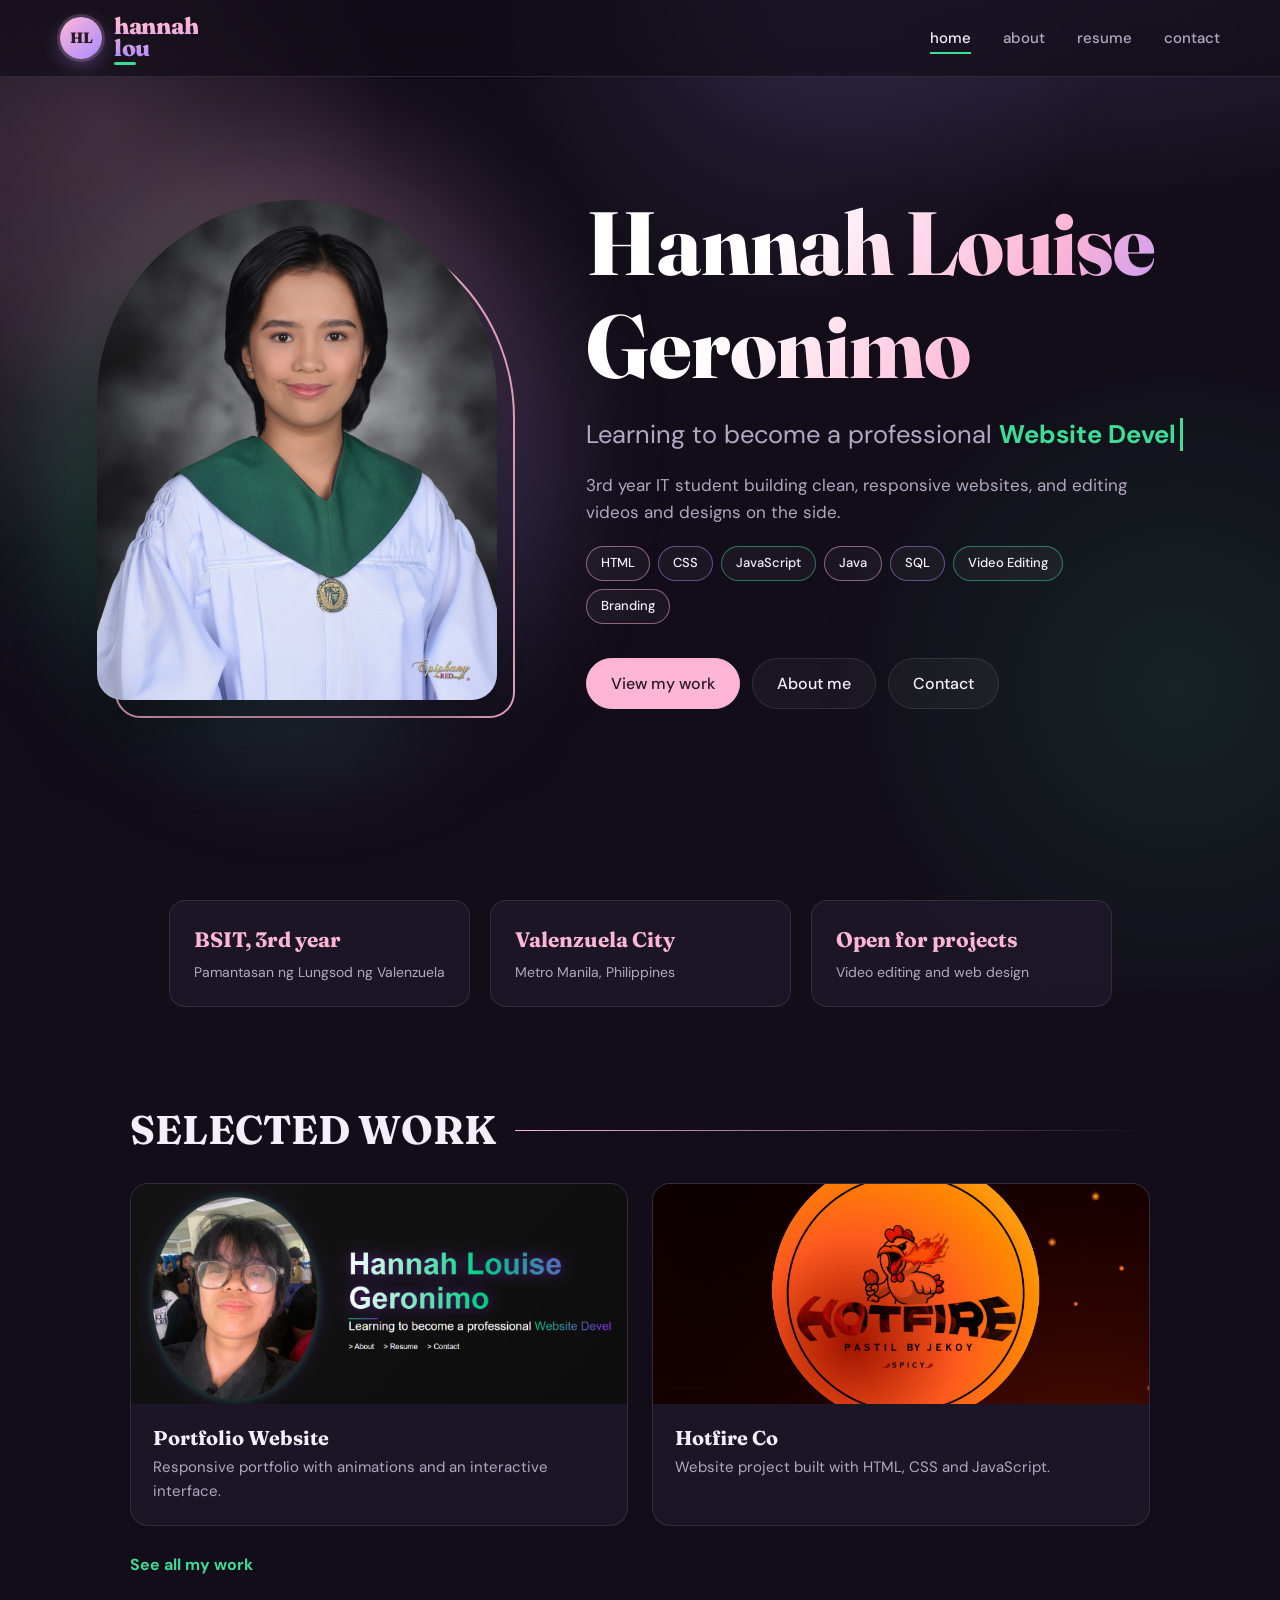
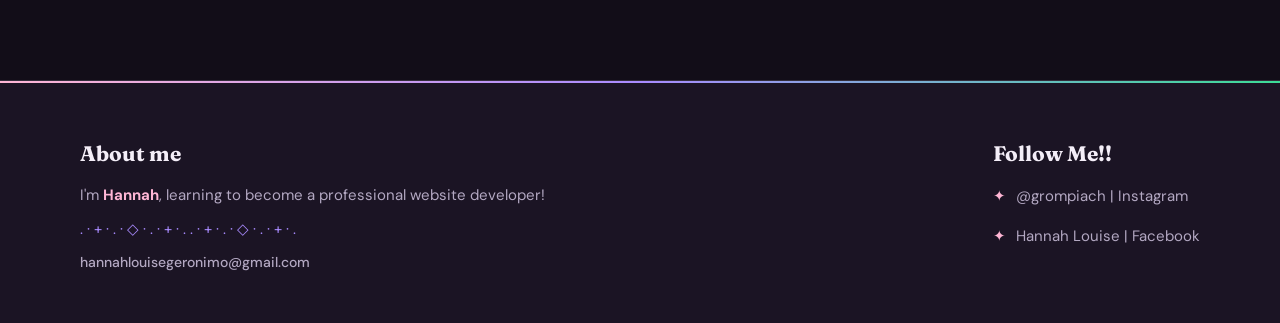
==== index.html @ 36e8e049 "Add files via upload" ====
<!DOCTYPE html>
<html lang="en">
<head>
<meta charset="UTF-8">
<meta name="viewport" content="width=device-width, initial-scale=1.0">
<title>Hannah Louise Geronimo | Portfolio</title>
<meta name="description" content="Portfolio of Hannah Louise Geronimo, IT student learning website development, video editing and design.">
<link rel="icon" type="image/png" href="final logo.png">
<link rel="stylesheet" href="styles.css">
</head>
<body>

<header class="navbar">
  <div class="logo">hannah<br>lou</div>
  <nav>
    <a href="index.html" class="active">home</a>
    <a href="about.html">about</a>
    <a href="resume.html">resume</a>
    <a href="contact.html">contact</a>
  </nav>
</header>

<div class="container">
  <div class="image-section">
    <img src="geronimo.jpg" alt="Hannah Louise Geronimo">
  </div>

  <div class="text-section">
    <h1>Hannah Louise <br>Geronimo</h1>
    <p class="subtitle">Learning to become a professional <span>Website Developer</span></p>
    <p class="hero-intro">
      3rd year IT student building clean, responsive websites, and editing videos and designs on the side.
    </p>

    <div class="chips">
      <span>HTML</span><span>CSS</span><span>JavaScript</span><span>Java</span>
      <span>SQL</span><span>Video Editing</span><span>Branding</span>
    </div>

    <div class="nav-links">
      <a href="resume.html#works">View my work</a>
      <a href="about.html">About me</a>
      <a href="contact.html">Contact</a>
    </div>
  </div>
</div>

<section class="facts">
  <div class="fact"><strong>BSIT, 3rd year</strong><span>Pamantasan ng Lungsod ng Valenzuela</span></div>
  <div class="fact"><strong>Valenzuela City</strong><span>Metro Manila, Philippines</span></div>
  <div class="fact"><strong>Open for projects</strong><span>Video editing and web design</span></div>
</section>

<section class="home-works">
  <h2>SELECTED WORK</h2>
  <div class="home-grid">
    <a class="home-card" href="https://hotfireco.online/geronimo/" target="_blank" rel="noopener">
      <img src="polio.png" alt="Portfolio Website">
      <div>
        <h3>Portfolio Website</h3>
        <p>Responsive portfolio with animations and an interactive interface.</p>
      </div>
    </a>
    <a class="home-card" href="https://hotfireco.online" target="_blank" rel="noopener">
      <img src="hotfire.png" alt="Hotfire Co">
      <div>
        <h3>Hotfire Co</h3>
        <p>Website project built with HTML, CSS and JavaScript.</p>
      </div>
    </a>
  </div>
  <a class="see-all" href="resume.html#works">See all my work</a>
</section>

<main></main>

<footer>
  <div class="particle"></div><div class="particle"></div><div class="particle"></div><div class="particle"></div>
  <div class="particle"></div><div class="particle"></div><div class="particle"></div><div class="particle"></div>
  <div class="footer-container">
    <div class="footer-section about-me">
      <h3>About me</h3>
      <p>I'm <span class="name">Hannah</span>, learning to become a professional website developer!</p>
      <p class="decorative-line">.·+·.·◇·.·+·..·+·.·◇·.·+·.</p>
      <p class="email">hannahlouisegeronimo@gmail.com</p>
    </div>
    <div class="footer-section follow-section">
      <h3>Follow Me!!</h3>
      <ul class="social-links">
        <li><a href="https://instagram.com/grompiach" target="_blank" rel="noopener">@grompiach | Instagram</a></li>
        <li><a href="https://www.facebook.com/share/17jAPRznGj/" target="_blank" rel="noopener">Hannah Louise | Facebook</a></li>
      </ul>
    </div>
  </div>
</footer>

<script>
const roleText = document.querySelector(".subtitle span");
if (roleText) {
  const words = ["Website Developer", "IT Student", "Creative Designer", "Future Programmer"];
  let w = 0, c = 0, deleting = false;
  (function type() {
    const word = words[w];
    roleText.textContent = word.substring(0, deleting ? c-- : c++);
    let speed = deleting ? 60 : 120;
    if (!deleting && c === word.length + 1) { speed = 1400; deleting = true; c = word.length; }
    else if (deleting && c < 0) { deleting = false; c = 0; w = (w + 1) % words.length; }
    setTimeout(type, speed);
  })();
}

const topButton = document.createElement("button");
topButton.textContent = "↑";
topButton.setAttribute("aria-label", "Back to top");
topButton.className = "to-top";
document.body.appendChild(topButton);
window.addEventListener("scroll", () => {
  topButton.classList.toggle("show", window.scrollY > 300);
});
topButton.addEventListener("click", () => window.scrollTo({ top: 0, behavior: "smooth" }));
</script>
</body>
</html>
---- styles.css ----
@import url('https://fonts.googleapis.com/css2?family=DM+Sans:wght@400;500;700&family=Fraunces:ital,opsz,wght@0,9..144,600;0,9..144,800;1,9..144,500&display=swap');

:root{
  --bg:#120d18;
  --bg-2:#1b1424;
  --card:#211a2c;
  --line:rgba(255,255,255,.1);
  --text:#f4eef8;
  --muted:#b3a8c2;
  --pink:#ffb6d5;
  --mint:#3ddc97;
  --lav:#a98bff;
  --display:'Fraunces',Georgia,serif;
  --body:'DM Sans','Segoe UI',sans-serif;
  --glow:0 0 0 1px rgba(61,220,151,.5),0 12px 40px rgba(61,220,151,.18);
}

*{margin:0;padding:0;box-sizing:border-box}
html{scroll-behavior:smooth}
body{
  font-family:var(--body);
  color:var(--text);
  background:
    radial-gradient(900px 500px at 85% -10%,rgba(169,139,255,.22),transparent 60%),
    radial-gradient(700px 500px at -10% 30%,rgba(255,182,213,.12),transparent 60%),
    var(--bg);
  background-attachment:fixed;
  min-height:100vh;
  display:flex;
  flex-direction:column;
  line-height:1.6;
  overflow-x:hidden;
}
main{flex:1}
img{max-width:100%}
a{color:inherit}
h1,h2,h3{font-family:var(--display);line-height:1.15}
:focus-visible{outline:2px solid var(--mint);outline-offset:3px}
::selection{background:var(--pink);color:#222}


.navbar{
  position:fixed;top:0;left:0;width:100%;z-index:1000;
  display:flex;justify-content:space-between;align-items:center;
  padding:16px 60px;
  background:rgba(18,13,24,.72);
  backdrop-filter:blur(14px);
  border-bottom:1px solid var(--line);
}
.logo{font-family:var(--display);font-size:24px;font-weight:800;line-height:1;color:var(--pink)}
nav a{
  margin:0 0 0 28px;color:var(--muted);text-decoration:none;
  font-weight:500;font-size:15px;padding-bottom:4px;
  border-bottom:2px solid transparent;transition:.25s;
}
nav a:hover,nav a.active{color:var(--text);border-color:var(--mint)}


.container{
  display:flex;align-items:center;justify-content:center;
  min-height:100vh;gap:clamp(40px,7vw,110px);padding:40px;
}
.image-section{position:relative}
.image-section::before{
  content:"";position:absolute;inset:18px -18px -18px 18px;
  border:2px solid var(--pink);border-radius:220px 220px 28px 28px;
}
.image-section img{
  position:relative;display:block;
  width:400px;height:500px;object-fit:cover;
  border-radius:220px 220px 28px 28px;
  box-shadow:0 30px 70px rgba(0,0,0,.5);
}
.text-section h1{font-size:clamp(48px,7vw,92px);font-weight:800;letter-spacing:-1px}
.subtitle{font-size:clamp(18px,2vw,26px);margin-top:18px;color:var(--muted)}
.subtitle span{
  color:var(--mint);font-weight:700;
  border-right:3px solid var(--mint);padding-right:4px;
  animation:blink .8s step-end infinite;
}
@keyframes blink{50%{border-color:transparent}}
.nav-links{margin-top:34px;display:flex;flex-wrap:wrap;gap:12px}
.nav-links a{
  text-decoration:none;color:var(--text);font-weight:500;
  padding:12px 24px;border:1px solid var(--line);border-radius:40px;
  background:rgba(255,255,255,.04);transition:.25s;
}
.nav-links a:first-child{background:var(--pink);color:#2a1a24;border-color:var(--pink)}
.nav-links a:hover{box-shadow:var(--glow);translate:0 -3px}


.about h2,.interests h2,.skills h2,.testimonials h2,.demo-reel h2{
  font-size:clamp(28px,3.4vw,40px);margin-bottom:34px;color:var(--text);
  display:flex;align-items:center;gap:18px;
}
.about h2::after,.interests h2::after,.skills h2::after,.testimonials h2::after,.demo-reel h2::after{
  content:"";flex:1;height:1px;background:linear-gradient(90deg,var(--pink),transparent);
}


.about{max-width:1200px;margin:0 auto;padding:150px 40px 40px}
.about-container{display:flex;gap:56px;align-items:flex-start}
.image img{
  width:330px;border-radius:200px 200px 24px 24px;display:block;
  box-shadow:14px 14px 0 var(--pink);transition:.4s;
}
.image img:hover{box-shadow:18px 18px 0 var(--mint)}
.text{max-width:720px}
.text h3{color:var(--mint);font-size:26px;margin-bottom:14px}
.intro{color:var(--text);font-size:18px;margin-bottom:24px}
.info{
  display:grid;grid-template-columns:1fr 1fr;gap:12px 28px;
  padding:22px;margin-bottom:24px;
  background:var(--card);border:1px solid var(--line);border-radius:16px;
}
.info span{color:var(--pink);font-weight:700}
.story{color:var(--muted);max-width:68ch}

.interests,.skills{max-width:1200px;margin:70px auto;padding:20px 40px}
.interest-container{display:grid;grid-template-columns:repeat(3,1fr);gap:22px}
.interest-box{
  background:var(--card);border:1px solid var(--line);border-radius:16px;
  min-height:92px;padding:20px;display:flex;align-items:center;justify-content:center;gap:16px;
  font-weight:700;letter-spacing:.5px;font-size:14px;color:var(--text);
  transition:background .3s,box-shadow .3s,translate .3s;cursor:default;
}
.interest-box img{width:38px;height:38px;object-fit:contain}
.interest-box:hover{background:var(--mint);color:#102019;box-shadow:var(--glow);translate:0 -8px}


.skills-container{display:flex;gap:70px}
.skill-group{flex:1}
.skill{margin-bottom:26px}
.skill p{display:flex;justify-content:space-between;margin-bottom:8px;font-weight:700;font-size:14px;letter-spacing:.5px}
.skill p span{color:var(--mint)}
.bar{width:100%;height:10px;background:rgba(255,255,255,.09);border-radius:10px;overflow:hidden}
.progress{height:100%;border-radius:10px;background:linear-gradient(90deg,var(--lav),var(--mint))}
.html{width:70%}.css{width:30%}.java{width:50%}.web{width:40%}
.video{width:60%}.branding{width:40%}.database{width:30%}.networking{width:50%}


.testimonials{max-width:1300px;margin:0 auto;padding:60px 40px}
.testimonial-row{
  display:flex;gap:26px;overflow-x:auto;scroll-snap-type:x mandatory;
  padding:6px 4px 22px;scrollbar-width:thin;scrollbar-color:var(--mint) transparent;
}
.testimonial-card{
  scroll-snap-align:start;flex:0 0 min(380px,86%);
  background:var(--card);border:1px solid var(--line);border-radius:18px;
  padding:30px;display:flex;flex-direction:column;
}
.quote,.quotes{font-family:var(--display);font-size:44px;line-height:.8;color:var(--pink)}
.quotes{align-self:flex-end}
.testimonial-card p{font-size:15px;color:#e3dbeb;line-height:1.75;flex:1}
.profile{display:flex;align-items:center;gap:14px;margin-top:18px;padding-top:18px;border-top:1px solid var(--line)}
.profile img{width:52px;height:52px;border-radius:50%;object-fit:cover;border:2px solid var(--pink)}
.profile h4{font-size:15px}
.profile p{font-size:12.5px;color:var(--muted);letter-spacing:0;flex:none}


.demo-reel{max-width:1100px;margin:0 auto;padding:60px 40px 90px}
.demo-text{color:var(--muted);margin:-14px 0 28px;font-size:17px}
.video-frame{
  padding:14px;background:var(--card);border:1px solid var(--line);
  border-radius:20px;box-shadow:0 30px 70px rgba(0,0,0,.45);
}
.video-frame video{width:100%;border-radius:12px;display:block}


.containers{max-width:1100px;margin:130px auto 40px;padding:0 30px}
.section-titles{color:var(--pink);font-family:var(--body);font-size:14px;letter-spacing:2px;margin-bottom:14px}
.cards{
  background:var(--card);border:1px solid var(--line);border-radius:22px;
  padding:clamp(24px,4vw,48px);transition:box-shadow .4s;
}
.cards:hover{box-shadow:var(--glow)}
.cards h1{font-size:34px;margin-bottom:34px}
.contents{display:flex;gap:60px}
.timelines{flex:2;border-left:2px solid var(--line);padding-left:36px;position:relative}
.items{margin-bottom:40px;position:relative}
.items h3{font-size:19px}
.dots{
  position:absolute;left:-46px;top:6px;width:18px;height:18px;border-radius:50%;
  background:var(--mint);box-shadow:0 0 0 5px rgba(61,220,151,.2);
}
.dates{display:inline-block;margin:10px 0;padding:5px 12px;border-radius:30px;font-size:12px;font-weight:700;background:rgba(255,182,213,.15);color:var(--pink)}
.courses{font-style:italic;color:var(--muted);margin-bottom:8px}
.timelines ul,.experiences ul,.certificate-list ul{margin-left:20px;color:var(--muted)}
.timelines li,.experiences li{margin-bottom:10px}
.experiences{flex:1;padding-left:30px;border-left:2px solid var(--line)}
.experiences h3{font-size:19px;margin-bottom:12px}
.green-dots{display:inline-block;width:14px;height:14px;border-radius:50%;background:var(--mint);margin-right:10px}
.certificate-heading{margin:60px 0 24px}
.certificate-img{width:420px;display:block;border-radius:12px;margin-bottom:16px;cursor:pointer;transition:.35s}
.certificate-img:hover{box-shadow:0 14px 40px rgba(169,139,255,.45);translate:0 -8px}
.certificate-sub{font-style:italic;color:var(--pink);margin-bottom:22px}
.certificate-list{position:relative;border-left:2px solid var(--mint);padding-left:30px}
.certificate-dot{position:absolute;left:-9px;top:6px;width:16px;height:16px;border-radius:50%;background:var(--mint)}
.certificate-list li{margin-bottom:12px}

.works-section{max-width:1100px;margin:40px auto 90px;padding:0 30px}
.works-section .work-card{
  background:var(--card)!important;border:1px solid var(--line)!important;border-radius:18px!important;
}
.works-section .work-card:hover{box-shadow:var(--glow)!important}
.works-section .work-info p{color:var(--muted)!important}


.contact-section{
  display:flex;justify-content:space-between;align-items:center;gap:60px;
  max-width:1200px;margin:0 auto;padding:170px 40px 90px;min-height:80vh;
}
.left{flex:1}
.left h1{font-size:clamp(44px,6vw,72px);margin-bottom:22px;letter-spacing:-1px}
.left p{color:var(--muted);max-width:480px;margin-bottom:30px;font-size:17px}
.email-label{display:block;color:var(--muted);margin-bottom:6px;font-size:14px}
.email{color:var(--mint);font-size:18px;font-family:var(--body);font-weight:500;overflow-wrap:anywhere}
.right{flex:1;max-width:520px}
.contact-form{
  background:var(--card);border:1px solid var(--line);border-radius:22px;
  padding:30px;display:flex;flex-direction:column;gap:14px;
}
.contact-form input,.contact-form textarea{
  width:100%;background:var(--bg-2);border:1px solid var(--line);border-radius:12px;
  padding:15px;color:var(--text);font:inherit;font-size:15px;outline:none;transition:.25s;
}
.contact-form input:focus,.contact-form textarea:focus{border-color:var(--mint);box-shadow:0 0 0 3px rgba(61,220,151,.18)}
.contact-form textarea{height:140px;resize:none}
.counter{text-align:right;color:var(--muted);font-size:12px}
.contact-form button{
  background:var(--mint);color:#102019;border:none;padding:15px;border-radius:40px;
  font:inherit;font-weight:700;cursor:pointer;transition:.3s;
}
.contact-form button:hover{box-shadow:var(--glow);translate:0 -2px}


footer{
  margin-top:60px;padding:60px 0 40px;position:relative;
  background:var(--bg-2);border-top:1px solid var(--line);
}
footer::before{
  content:"";position:absolute;top:-1px;left:0;right:0;height:3px;
  background:linear-gradient(90deg,var(--pink),var(--lav),var(--mint));
}
.particle{display:none}
.footer-container{max-width:1200px;margin:0 auto;padding:0 40px;display:flex;justify-content:space-between;gap:60px}
.footer-section h3{font-size:21px;margin-bottom:18px}
.about-me p{color:var(--muted);margin-bottom:10px;font-size:15px}
.about-me .name{color:var(--pink);font-weight:700}
.decorative-line{color:var(--lav)!important;letter-spacing:4px}
footer .email{font-size:14px;color:var(--muted)}
.social-links{list-style:none}
.social-links li{margin-bottom:14px}
.social-links a{color:var(--muted);text-decoration:none;display:inline-flex;gap:10px;font-size:15px;transition:.3s}
.social-links a::before{content:'✦';color:var(--pink);transition:transform .3s}
.social-links a:hover{color:var(--text);translate:6px 0}
.social-links a:hover::before{transform:rotate(180deg);color:var(--mint)}


@media (max-width:900px){
  .navbar{padding:14px 24px}
  nav a{margin-left:16px;font-size:14px}
  .container{flex-direction:column;text-align:center;padding:110px 24px 50px}
  .nav-links{justify-content:center}
  .image-section img{width:300px;height:380px}
  .about{padding:120px 24px 20px}
  .about-container,.skills-container,.contents,.contact-section,.footer-container{flex-direction:column}
  .about-container{align-items:center}
  .interests,.skills,.testimonials,.demo-reel{padding-left:24px;padding-right:24px}
  .interest-container{grid-template-columns:repeat(2,1fr)}
  .skills-container{gap:0}
  .experiences{border-left:none;padding-left:0}
  .contact-section{padding:120px 24px 60px;align-items:flex-start;gap:36px}
  .right{max-width:none;width:100%}
  .certificate-img{width:100%}
}


@media (max-width:520px){
  .navbar{flex-direction:column;gap:8px}
  nav a{margin:0 8px}
  .containers{margin-top:150px;padding:0 16px}
  .about{padding-top:150px}
  .info,.interest-container{grid-template-columns:1fr}
  .image img{width:230px}
  .timelines{padding-left:30px}
  .footer-container{text-align:center;align-items:center;gap:36px}
  .works-section .works-container{grid-template-columns:1fr!important}
}

@media (prefers-reduced-motion:reduce){
  *{animation:none!important;transition:none!important;scroll-behavior:auto!important}
}



body::before{
  content:"";position:fixed;inset:-10%;z-index:-1;pointer-events:none;
  background:
    radial-gradient(420px 420px at 15% 20%,rgba(255,182,213,.16),transparent 70%),
    radial-gradient(520px 520px at 85% 72%,rgba(61,220,151,.11),transparent 70%),
    radial-gradient(460px 460px at 60% 10%,rgba(169,139,255,.14),transparent 70%);
  animation:drift 18s ease-in-out infinite alternate;
}
@keyframes drift{to{transform:translate3d(40px,-30px,0) scale(1.08)}}


@supports (animation-timeline:scroll()){
  body::after{
    content:"";position:fixed;top:0;left:0;right:0;height:3px;z-index:2000;
    background:linear-gradient(90deg,var(--pink),var(--lav),var(--mint));
    transform-origin:left;transform:scaleX(0);
    animation:progress linear both;animation-timeline:scroll(root);
  }
  @keyframes progress{to{transform:scaleX(1)}}
}


::-webkit-scrollbar{width:10px;height:8px}
::-webkit-scrollbar-track{background:var(--bg)}
::-webkit-scrollbar-thumb{background:linear-gradient(var(--pink),var(--lav));border-radius:10px}


.image-section{isolation:isolate}
.image-section::after{
  content:"";position:absolute;inset:-30px;z-index:-1;border-radius:50%;
  background:conic-gradient(from 0deg,var(--pink),var(--lav),var(--mint),var(--pink));
  filter:blur(70px);opacity:.38;animation:spin 16s linear infinite;
}
@keyframes spin{to{transform:rotate(360deg)}}
.image-section img{animation:float 6s ease-in-out infinite}
@keyframes float{50%{transform:translateY(-12px)}}
.text-section h1{
  background:linear-gradient(120deg,#fff 30%,var(--pink) 70%,var(--lav));
  -webkit-background-clip:text;background-clip:text;
  -webkit-text-fill-color:transparent;color:transparent;
}
.text-section h1,.subtitle,.nav-links{animation:rise .9s cubic-bezier(.2,.8,.2,1) both}
.subtitle{animation-delay:.15s}
.nav-links{animation-delay:.3s}
@keyframes rise{from{opacity:0;translate:0 26px}}


.interest-box,.testimonial-card,.info,.contact-form,.cards,.video-frame{
  background:rgba(33,26,44,.72);
  backdrop-filter:blur(10px);
  -webkit-backdrop-filter:blur(10px);
}
.testimonial-card{transition:translate .3s,border-color .3s,box-shadow .3s}
.testimonial-card:hover{translate:0 -8px;border-color:var(--pink);box-shadow:0 18px 40px rgba(255,182,213,.14)}


.progress{
  transform-origin:left;
  background:linear-gradient(90deg,var(--lav),var(--mint),var(--lav));
  background-size:200% 100%;
  animation:grow 1.6s cubic-bezier(.2,.8,.2,1) both,shimmer 4s linear infinite;
}
@keyframes grow{from{transform:scaleX(0)}}
@keyframes shimmer{to{background-position:-200% 0}}


.nav-links a,.contact-form button{position:relative;overflow:hidden}
.nav-links a::after,.contact-form button::after{
  content:"";position:absolute;top:0;left:-120%;width:60%;height:100%;
  background:linear-gradient(100deg,transparent,rgba(255,255,255,.35),transparent);
  transform:skewX(-20deg);transition:left .6s;
}
.nav-links a:hover::after,.contact-form button:hover::after{left:140%}


.image img{transition:box-shadow .4s,rotate .4s}
.image img:hover{rotate:-2deg}


.dots{animation:pulse 2.4s ease-out infinite}
@keyframes pulse{70%{box-shadow:0 0 0 12px rgba(61,220,151,0)}}

footer{overflow:hidden}
.particle{display:block;position:absolute;bottom:-10px;width:6px;height:6px;border-radius:50%;
  background:var(--pink);opacity:0;animation:rise-up 9s linear infinite}
.particle:nth-child(1){left:8%;animation-delay:0s}
.particle:nth-child(2){left:19%;animation-delay:2s;background:var(--mint)}
.particle:nth-child(3){left:30%;animation-delay:4.5s}
.particle:nth-child(4){left:41%;animation-delay:1s;background:var(--lav)}
.particle:nth-child(5){left:52%;animation-delay:6s}
.particle:nth-child(6){left:63%;animation-delay:3s;background:var(--mint)}
.particle:nth-child(7){left:74%;animation-delay:7s;background:var(--lav)}
.particle:nth-child(8){left:88%;animation-delay:5s}
@keyframes rise-up{10%{opacity:.8}100%{transform:translateY(-220px);opacity:0}}



.hero-intro{max-width:46ch;color:var(--muted);margin-top:16px;font-size:17px;animation:rise .9s .2s cubic-bezier(.2,.8,.2,1) both}
.chips{display:flex;flex-wrap:wrap;gap:8px;margin-top:20px;max-width:520px}
.chips span{padding:6px 14px;border-radius:30px;font-size:13px;font-weight:500;color:var(--text);background:rgba(255,255,255,.04);border:1px solid var(--line);transition:.25s}
.chips span:nth-child(3n+1){border-color:rgba(255,182,213,.5)}
.chips span:nth-child(3n+2){border-color:rgba(169,139,255,.5)}
.chips span:nth-child(3n){border-color:rgba(61,220,151,.5)}
.chips span:hover{background:rgba(255,255,255,.1);translate:0 -3px}

.facts{max-width:1100px;margin:0 auto;padding:0 40px;display:grid;grid-template-columns:repeat(3,1fr);gap:20px}
.fact{padding:22px 24px;border-radius:16px;background:rgba(33,26,44,.72);border:1px solid var(--line)}
.fact strong{display:block;font-family:var(--display);font-size:21px;color:var(--pink);margin-bottom:2px}
.fact span{color:var(--muted);font-size:14px}

.home-works{max-width:1100px;margin:100px auto 40px;padding:0 40px}
.home-works h2{font-size:clamp(28px,3.4vw,40px);margin-bottom:30px;display:flex;align-items:center;gap:18px}
.home-works h2::after{content:"";flex:1;height:1px;background:linear-gradient(90deg,var(--pink),transparent)}
.home-grid{display:grid;grid-template-columns:repeat(2,1fr);gap:24px}
.home-card{display:block;text-decoration:none;border-radius:18px;overflow:hidden;background:rgba(33,26,44,.72);border:1px solid var(--line);transition:translate .3s,box-shadow .3s}
.home-card:hover{translate:0 -8px;box-shadow:var(--glow)}
.home-card img{width:100%;height:220px;object-fit:cover;display:block}
.home-card div{padding:22px}
.home-card h3{font-size:20px;margin-bottom:6px}
.home-card p{color:var(--muted);font-size:15px}
.see-all{display:inline-block;margin-top:26px;color:var(--mint);font-weight:700;text-decoration:none;border-bottom:2px solid transparent;transition:.25s}
.see-all:hover{border-color:var(--mint)}

.to-top{position:fixed;right:28px;bottom:28px;width:48px;height:48px;border:none;border-radius:50%;background:var(--mint);color:#102019;font-size:22px;font-weight:700;cursor:pointer;z-index:999;opacity:0;pointer-events:none;translate:0 12px;transition:.3s}
.to-top.show{opacity:1;pointer-events:auto;translate:0 0}
.to-top:hover{box-shadow:var(--glow)}

@media (max-width:900px){
  .facts,.home-works{padding-left:24px;padding-right:24px}
  .chips{justify-content:center;margin-inline:auto}
  .hero-intro{margin-inline:auto}
}
@media (max-width:640px){
  .facts,.home-grid{grid-template-columns:1fr}
}


.reveal{opacity:0;translate:0 30px;transition:opacity .8s,translate .8s cubic-bezier(.2,.8,.2,1)}
.reveal.in{opacity:1;translate:0 0}

.about-cta{display:flex;flex-wrap:wrap;gap:12px;margin-top:6px}
.btn-primary,.btn-ghost{text-decoration:none;font-weight:700;padding:13px 26px;border-radius:40px;transition:.25s}
.btn-primary{background:var(--pink);color:#2a1a24}
.btn-ghost{border:1px solid var(--line);color:var(--text)}
.btn-primary:hover,.btn-ghost:hover{box-shadow:var(--glow);translate:0 -3px}

.journey,.what-i-do{max-width:1100px;margin:70px auto;padding:20px 40px}
.journey h2,.what-i-do h2{font-size:clamp(28px,3.4vw,40px);margin-bottom:14px;display:flex;align-items:center;gap:18px}
.journey h2::after,.what-i-do h2::after{content:"";flex:1;height:1px;background:linear-gradient(90deg,var(--pink),transparent)}
.section-lead{color:var(--muted);margin-bottom:36px;font-size:17px}
.journey-line{border-left:2px solid var(--line);padding-left:38px;margin-left:8px}
.step{position:relative;margin-bottom:34px;max-width:680px}
.step .dots{left:-48px;top:6px}
.step h3{font-size:20px;margin-bottom:6px}
.step p{color:var(--muted)}
.step:last-child .dots{background:var(--pink);box-shadow:0 0 0 5px rgba(255,182,213,.2)}

.do-grid{display:grid;grid-template-columns:repeat(3,1fr);gap:22px;margin-top:30px}
.do-card{padding:28px;border-radius:18px;background:rgba(33,26,44,.72);border:1px solid var(--line);transition:translate .3s,border-color .3s}
.do-card:hover{translate:0 -8px;border-color:var(--mint)}
.do-card h3{font-size:20px;margin-bottom:8px;color:var(--pink)}
.do-card p{color:var(--muted);font-size:15px}


.contact-section{align-items:flex-start;padding-top:150px}
.left h1{background:linear-gradient(120deg,#fff 30%,var(--pink));-webkit-background-clip:text;background-clip:text;-webkit-text-fill-color:transparent}
.services{display:flex;flex-wrap:wrap;gap:8px;margin-bottom:28px}
.services span{padding:6px 14px;border-radius:30px;font-size:13px;border:1px solid rgba(61,220,151,.5);color:var(--text)}
.contact-cards{display:grid;gap:14px;max-width:480px}
.c-card{padding:20px 22px;border-radius:16px;background:rgba(33,26,44,.72);border:1px solid var(--line);transition:border-color .3s}
.c-card:hover{border-color:var(--pink)}
.c-card small{display:block;color:var(--muted);margin-bottom:4px;font-size:13px}
.c-card strong{font-weight:500;font-size:17px}
.c-card .email{font-size:17px;margin-bottom:10px}
.copy-btn{background:none;border:1px solid var(--line);color:var(--text);padding:7px 16px;border-radius:30px;font:inherit;font-size:13px;cursor:pointer;transition:.25s}
.copy-btn:hover{border-color:var(--mint);color:var(--mint)}
.c-links{display:flex;gap:18px}
.c-links a{color:var(--mint);text-decoration:none;font-weight:500;border-bottom:2px solid transparent;transition:.25s}
.c-links a:hover{border-color:var(--mint)}
.contact-form h3{font-size:24px;margin-bottom:4px}
.contact-form select{
  width:100%;background:var(--bg-2);border:1px solid var(--line);border-radius:12px;
  padding:15px;color:var(--text);font:inherit;font-size:15px;outline:none;cursor:pointer;transition:.25s;
}
.contact-form select:focus{border-color:var(--mint);box-shadow:0 0 0 3px rgba(61,220,151,.18)}
.form-status{min-height:20px;font-size:14px}
.form-status.ok{color:var(--mint)}
.form-status.err{color:#ff8fa3}
.form-note{color:var(--muted);font-size:12.5px;text-align:center}

@media (max-width:900px){
  .journey,.what-i-do{padding-left:24px;padding-right:24px}
  .do-grid{grid-template-columns:1fr}
  .contact-section{padding-top:120px}
}


.resume-top{
  max-width:1100px;margin:130px auto 0;padding:0 30px;
  display:flex;justify-content:space-between;align-items:flex-end;gap:30px;flex-wrap:wrap;
}
.resume-top h1{font-size:clamp(34px,5vw,56px);letter-spacing:-1px;margin-bottom:10px;
  background:linear-gradient(120deg,#fff 30%,var(--pink));-webkit-background-clip:text;background-clip:text;-webkit-text-fill-color:transparent}
.resume-top p{color:var(--muted);font-size:17px}
.resume-top .chips{margin-top:16px}
.resume-actions{display:flex;gap:12px;flex-wrap:wrap}
.resume-actions button{border:none;font:inherit;font-weight:700;cursor:pointer}
.resume-top + .containers{margin-top:40px}

.works-title{font-size:clamp(32px,4vw,46px);margin-bottom:8px}
.works-subtitle{color:var(--muted);margin-bottom:26px}
.filters{display:flex;gap:10px;flex-wrap:wrap;margin-bottom:28px}
.filters button{
  background:rgba(255,255,255,.04);color:var(--text);border:1px solid var(--line);
  padding:9px 20px;border-radius:30px;font:inherit;font-size:14px;cursor:pointer;transition:.25s;
}
.filters button:hover{border-color:var(--pink)}
.filters button.on{background:var(--pink);color:#2a1a24;border-color:var(--pink);font-weight:700}

.works-container{display:grid;grid-template-columns:repeat(3,1fr);gap:24px}
.work-card{
  display:flex;flex-direction:column;overflow:hidden;text-decoration:none;color:var(--text);
  background:rgba(33,26,44,.72);border:1px solid var(--line);border-radius:18px;
  transition:opacity .8s,translate .3s,box-shadow .3s;
}
.work-card[hidden]{display:none}
.work-card.in:hover{translate:0 -8px}
.work-card img{width:100%;height:200px;object-fit:cover;display:block;transition:scale .5s}
.work-card{overflow:hidden}
.work-card:hover img{scale:1.06}
.work-info{padding:20px;display:flex;flex-direction:column;gap:8px;flex:1}
.work-info h2{font-size:19px;margin:0}
.work-info p{color:var(--muted);font-size:14px;line-height:1.6;margin:0;flex:1}
.tags{display:flex;flex-wrap:wrap;gap:6px;margin-top:6px}
.tags span{font-size:12px;padding:3px 10px;border-radius:20px;background:rgba(61,220,151,.12);color:var(--mint)}

@media (max-width:900px){
  .resume-top{padding:0 24px;margin-top:150px}
  .works-container{grid-template-columns:repeat(2,1fr)}
}
@media (max-width:520px){
  .works-container{grid-template-columns:1fr}
}

@media print{
  body{background:#fff!important;color:#111!important}
  body::before,body::after,.navbar,footer,.to-top,.resume-actions,.filters,.works-section,.certificate-img{display:none!important}
  .resume-top{margin-top:0}
  .resume-top h1{-webkit-text-fill-color:#111;color:#111}
  .resume-top p,.courses,.timelines ul,.experiences ul,.certificate-list ul{color:#333!important}
  .containers{margin:20px auto}
  .cards{background:#fff!important;border:1px solid #ccc;box-shadow:none!important}
  .cards h1,.items h3,.experiences h3{color:#111}
  .reveal{opacity:1!important;translate:none!important}
}



.work-card[data-cat="design"]{cursor:zoom-in}
.work-card[data-cat="design"] .work-info::after{
  content:"Click to view";font-size:12px;color:var(--pink);margin-top:2px;
}
.lightbox{
  position:fixed;inset:0;z-index:3000;display:flex;align-items:center;justify-content:center;
  background:rgba(10,6,16,.92);backdrop-filter:blur(8px);
  animation:lbIn .25s ease both;
}
.lightbox[hidden]{display:none}
@keyframes lbIn{from{opacity:0}}
.lightbox figure{max-width:min(92vw,1100px);text-align:center}
.lightbox img{
  max-width:100%;max-height:80vh;border-radius:14px;
  box-shadow:0 30px 80px rgba(0,0,0,.6);animation:lbPop .3s cubic-bezier(.2,.8,.2,1) both;
}
@keyframes lbPop{from{opacity:0;scale:.94}}
.lightbox figcaption{margin-top:14px;color:var(--muted);font-size:14px}
.lb-close,.lb-nav{
  position:absolute;background:rgba(255,255,255,.08);color:var(--text);border:1px solid var(--line);
  border-radius:50%;width:48px;height:48px;font-size:28px;line-height:1;cursor:pointer;transition:.25s;
}
.lb-close{top:22px;right:22px}
.lb-nav{top:50%;translate:0 -50%}
.lb-prev{left:22px}
.lb-next{right:22px}
.lb-close:hover,.lb-nav:hover{background:var(--pink);color:#2a1a24;border-color:var(--pink)}
@media (max-width:520px){
  .lb-nav{top:auto;bottom:22px;translate:none}
  .lb-prev{left:22px}.lb-next{right:22px}
}
@media print{.lightbox{display:none!important}}



.logo{
  position:relative;
  padding-left:54px;
  font-family:var(--display);
  font-size:23px;
  font-weight:800;
  line-height:.95;
  letter-spacing:-.3px;
  background:linear-gradient(180deg,var(--pink) 20%,var(--lav) 100%);
  -webkit-background-clip:text;background-clip:text;
  -webkit-text-fill-color:transparent;color:transparent;
  cursor:default;
}

.logo::before{
  content:"HL";
  position:absolute;left:0;top:50%;translate:0 -50%;
  width:42px;height:42px;border-radius:50%;
  display:grid;place-items:center;
  font-size:15px;font-weight:800;letter-spacing:0;
  background:linear-gradient(135deg,var(--pink),var(--lav));
  -webkit-text-fill-color:#2a1a24;color:#2a1a24;
  box-shadow:0 0 0 3px rgba(255,182,213,.18),0 6px 18px rgba(169,139,255,.35);
  transition:rotate .5s cubic-bezier(.2,.8,.2,1),box-shadow .3s;
}

.logo::after{
  content:"";position:absolute;left:54px;bottom:-5px;
  width:22px;height:3px;border-radius:3px;background:var(--mint);
  transition:width .4s cubic-bezier(.2,.8,.2,1);
}
.logo:hover::before{rotate:-12deg;box-shadow:0 0 0 3px rgba(61,220,151,.3),0 8px 22px rgba(61,220,151,.35)}
.logo:hover::after{width:62px}

@media (max-width:520px){
  .logo{font-size:20px;padding-left:48px}
  .logo::before{width:36px;height:36px;font-size:13px}
  .logo::after{left:48px}
}
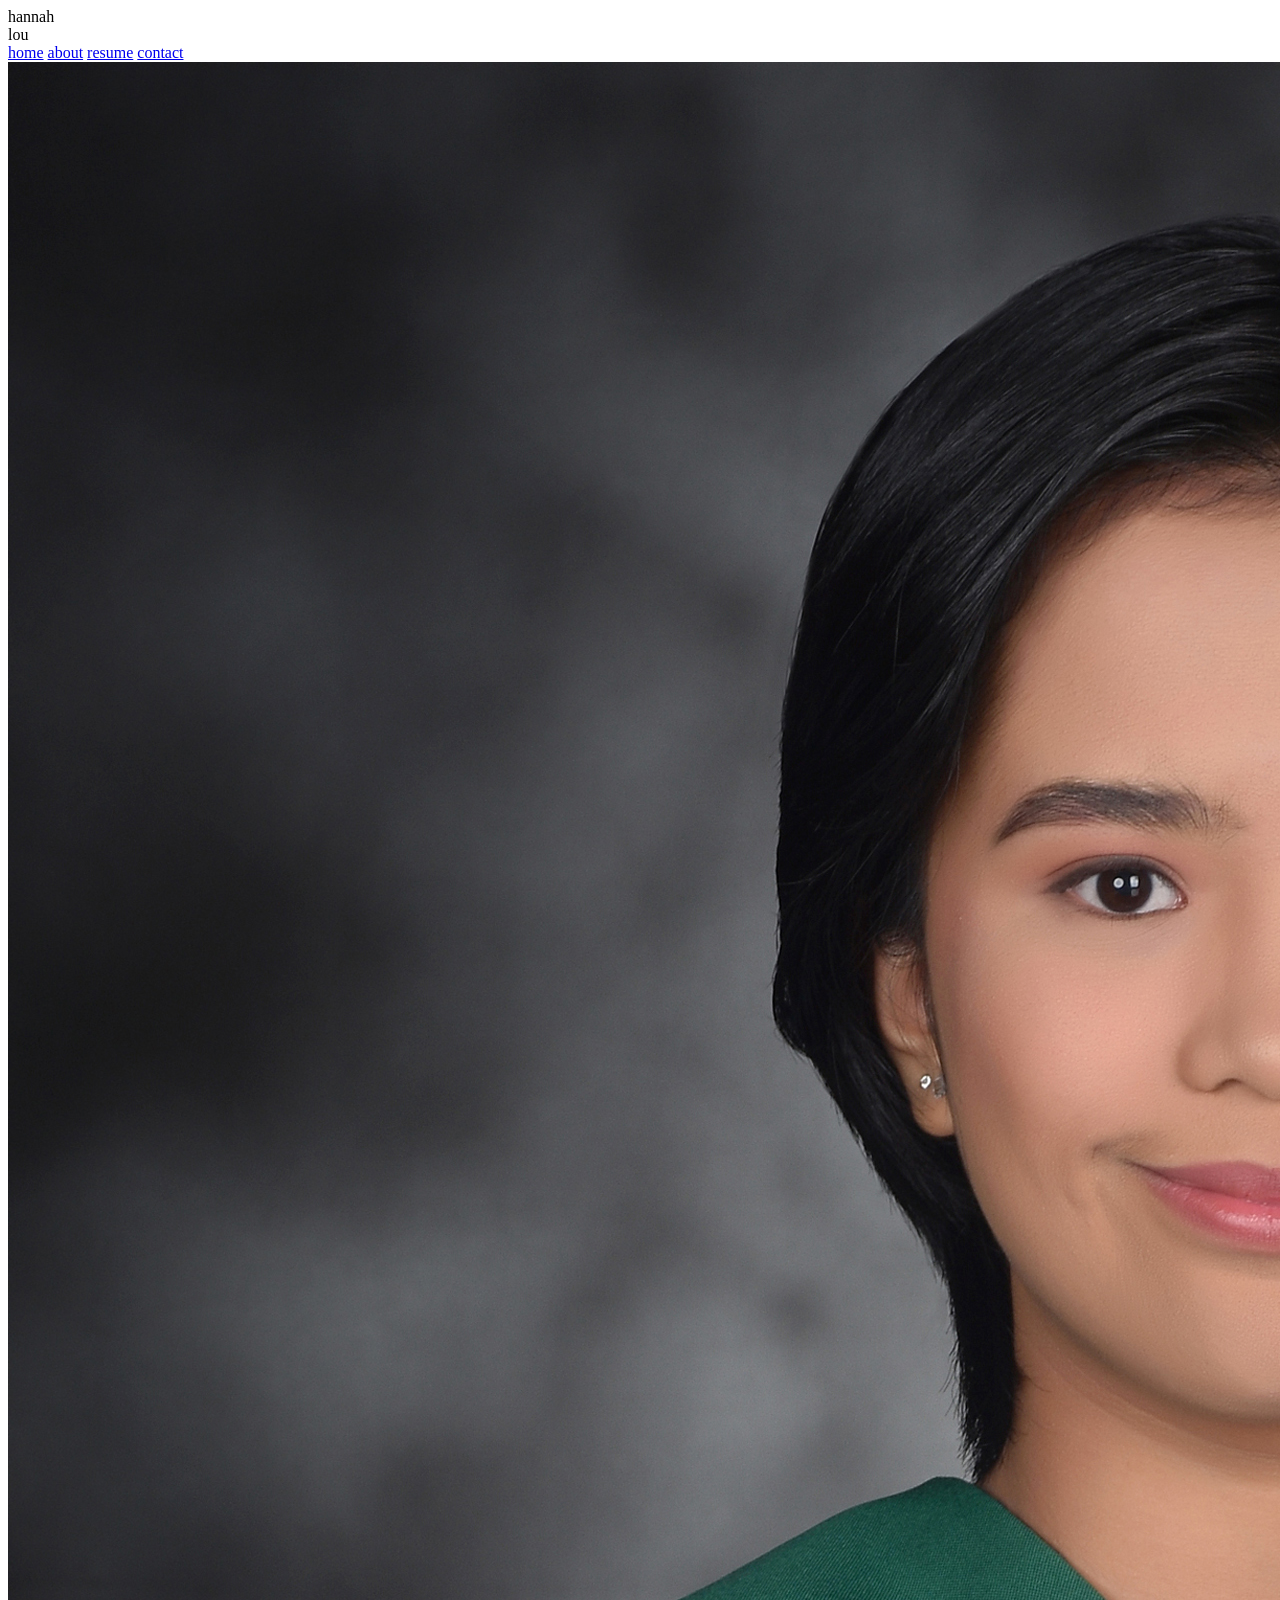
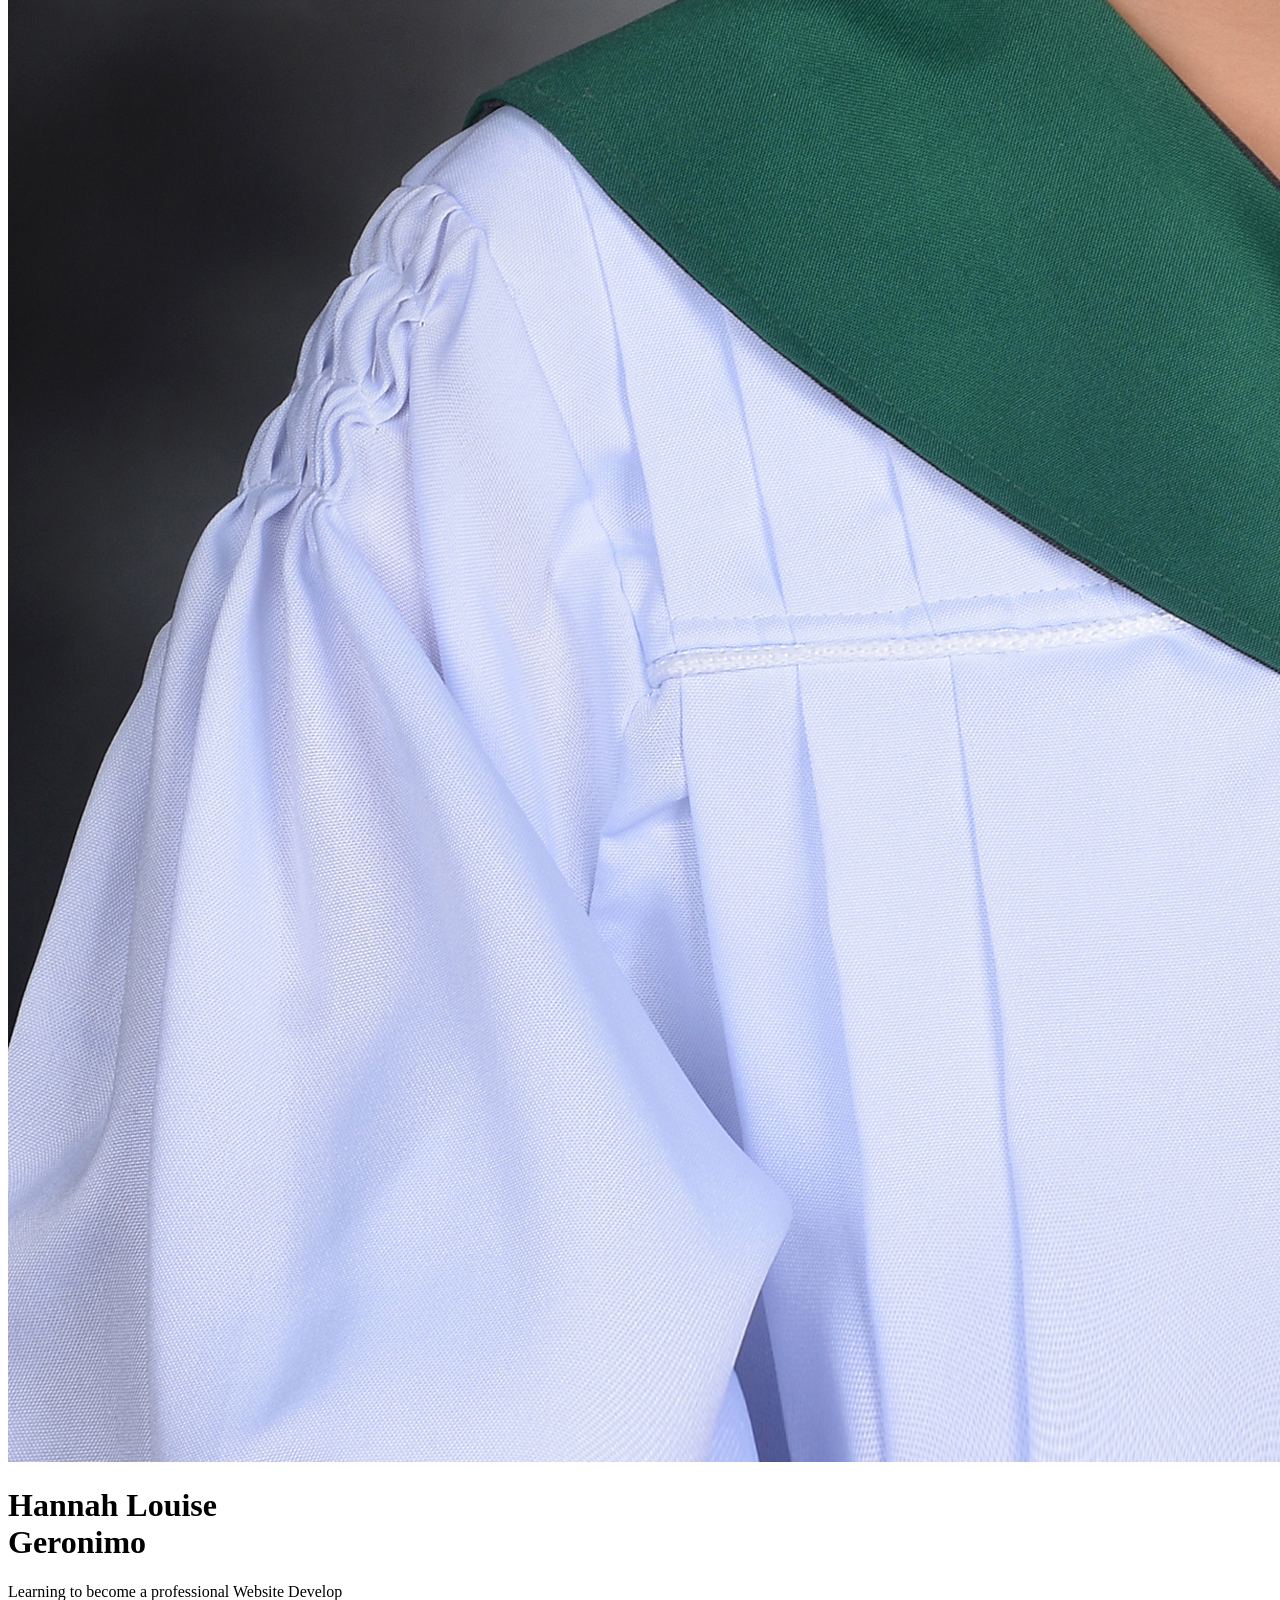
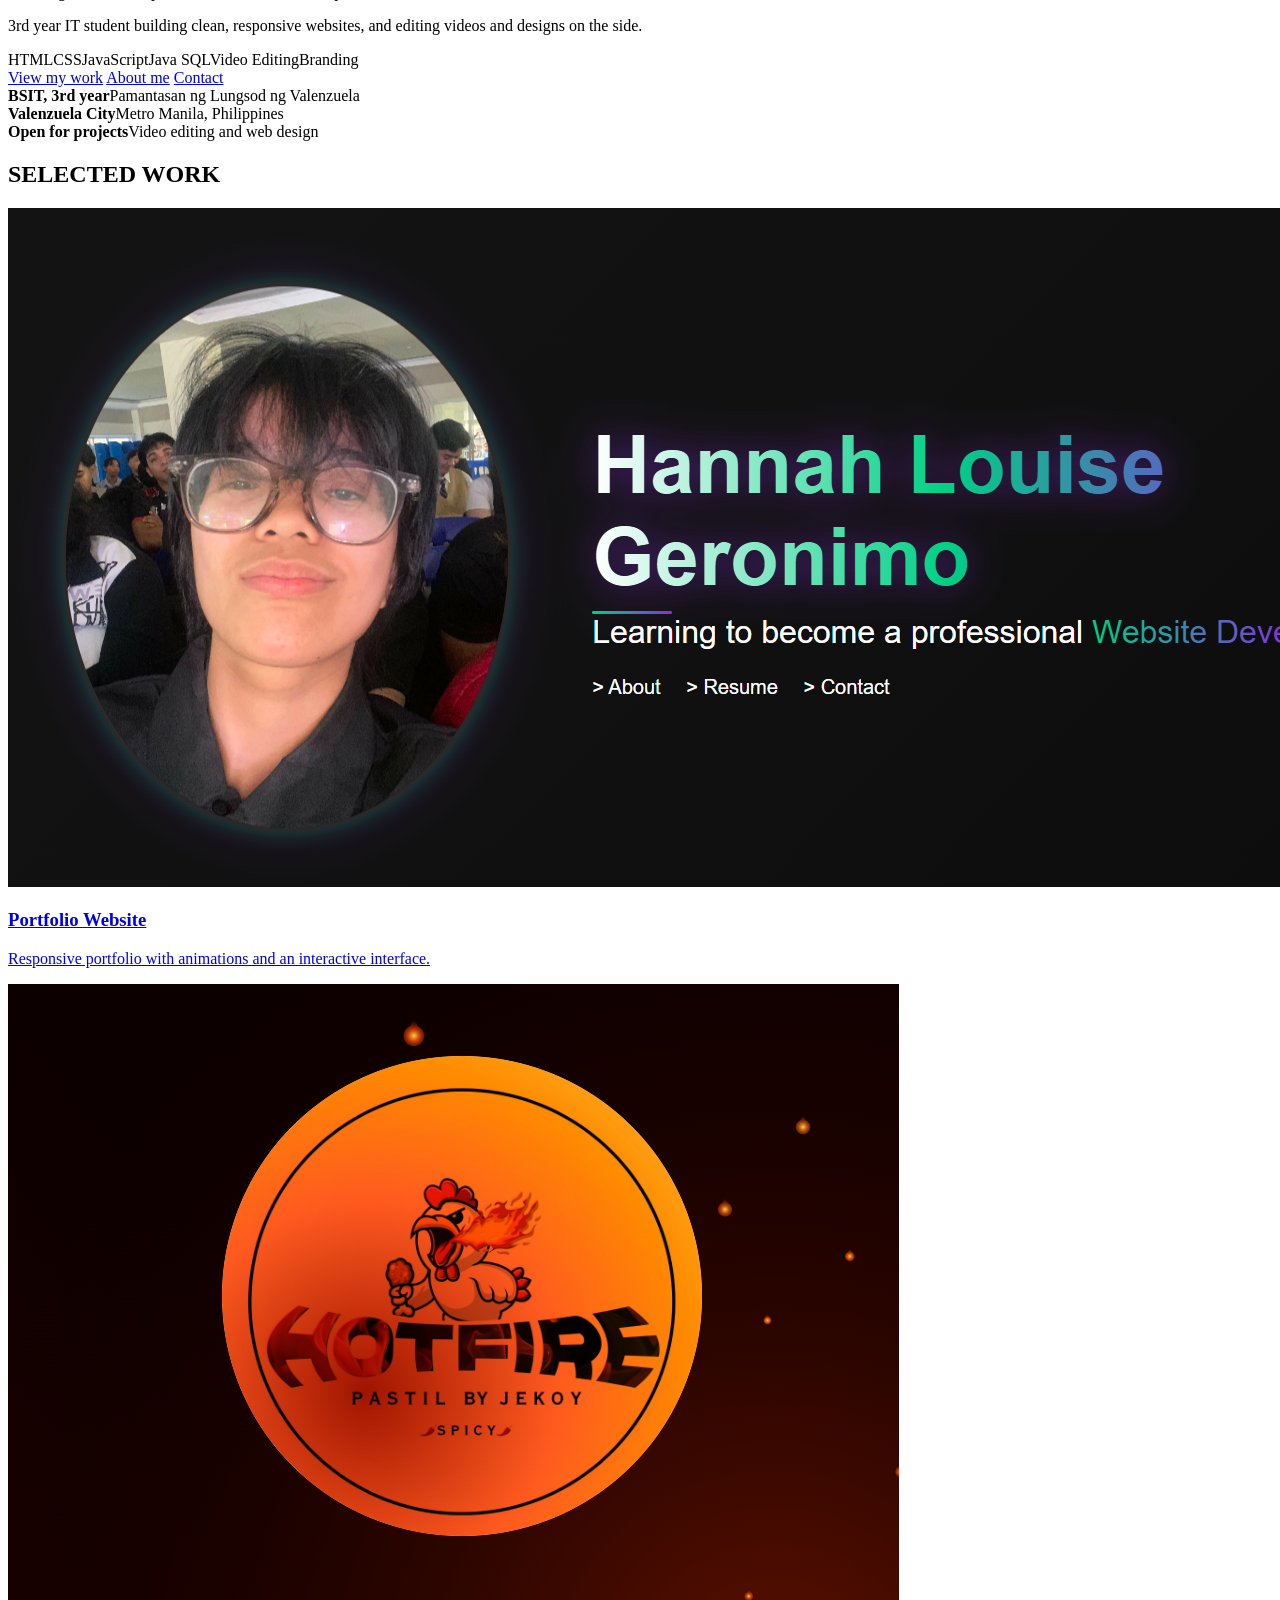
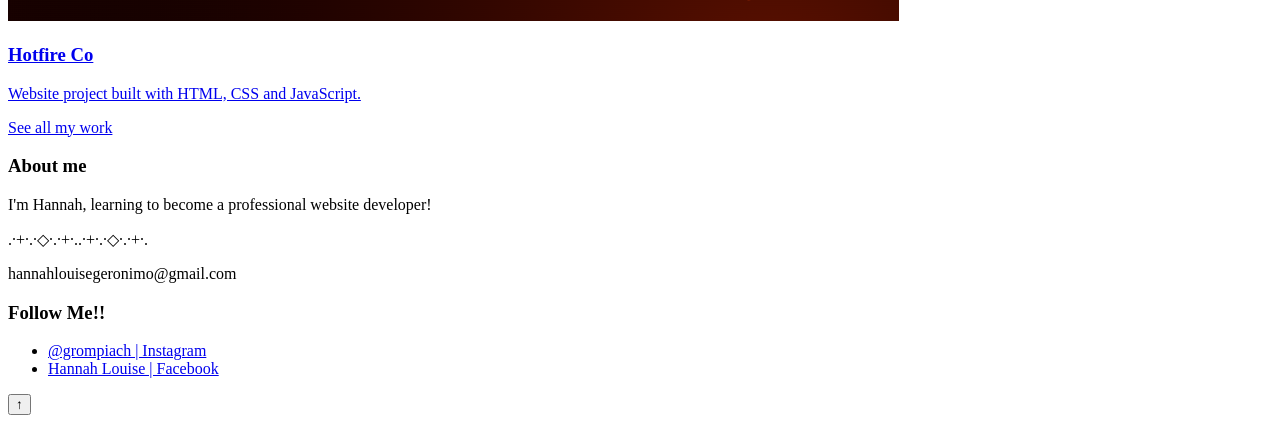
==== commit 9dce7de4: "Update index.html" ====
--- a/index.html
+++ b/index.html
@@ -2,11 +2,11 @@
 <html lang="en">
 <head>
 <meta charset="UTF-8">
-<meta name="viewport" content="width=device-width, initial-scale=1.0">
+<meta name="viewport" content="width=device-width, initial-scale=1, minimum-scale=1">
 <title>Hannah Louise Geronimo | Portfolio</title>
 <meta name="description" content="Portfolio of Hannah Louise Geronimo, IT student learning website development, video editing and design.">
 <link rel="icon" type="image/png" href="final logo.png">
-<link rel="stylesheet" href="styles.css">
+<link rel="stylesheet" href="style.css?v=3">
 </head>
 <body>
 
@@ -98,15 +98,30 @@
 const roleText = document.querySelector(".subtitle span");
 if (roleText) {
   const words = ["Website Developer", "IT Student", "Creative Designer", "Future Programmer"];
-  let w = 0, c = 0, deleting = false;
-  (function type() {
+  const mobileQuery = window.matchMedia("(max-width:768px), (hover:none)");
+  let w = 0, c = 0, deleting = false, running = false;
+
+  function type() {
+    if (mobileQuery.matches) {
+      roleText.textContent = "";
+      running = false;
+      return;
+    }
+    running = true;
     const word = words[w];
     roleText.textContent = word.substring(0, deleting ? c-- : c++);
     let speed = deleting ? 60 : 120;
     if (!deleting && c === word.length + 1) { speed = 1400; deleting = true; c = word.length; }
     else if (deleting && c < 0) { deleting = false; c = 0; w = (w + 1) % words.length; }
     setTimeout(type, speed);
-  })();
+  }
+
+  mobileQuery.addEventListener("change", () => {
+    if (mobileQuery.matches) roleText.textContent = "";
+    else if (!running) { w = 0; c = 0; deleting = false; type(); }
+  });
+
+  type();
 }
 
 const topButton = document.createElement("button");
